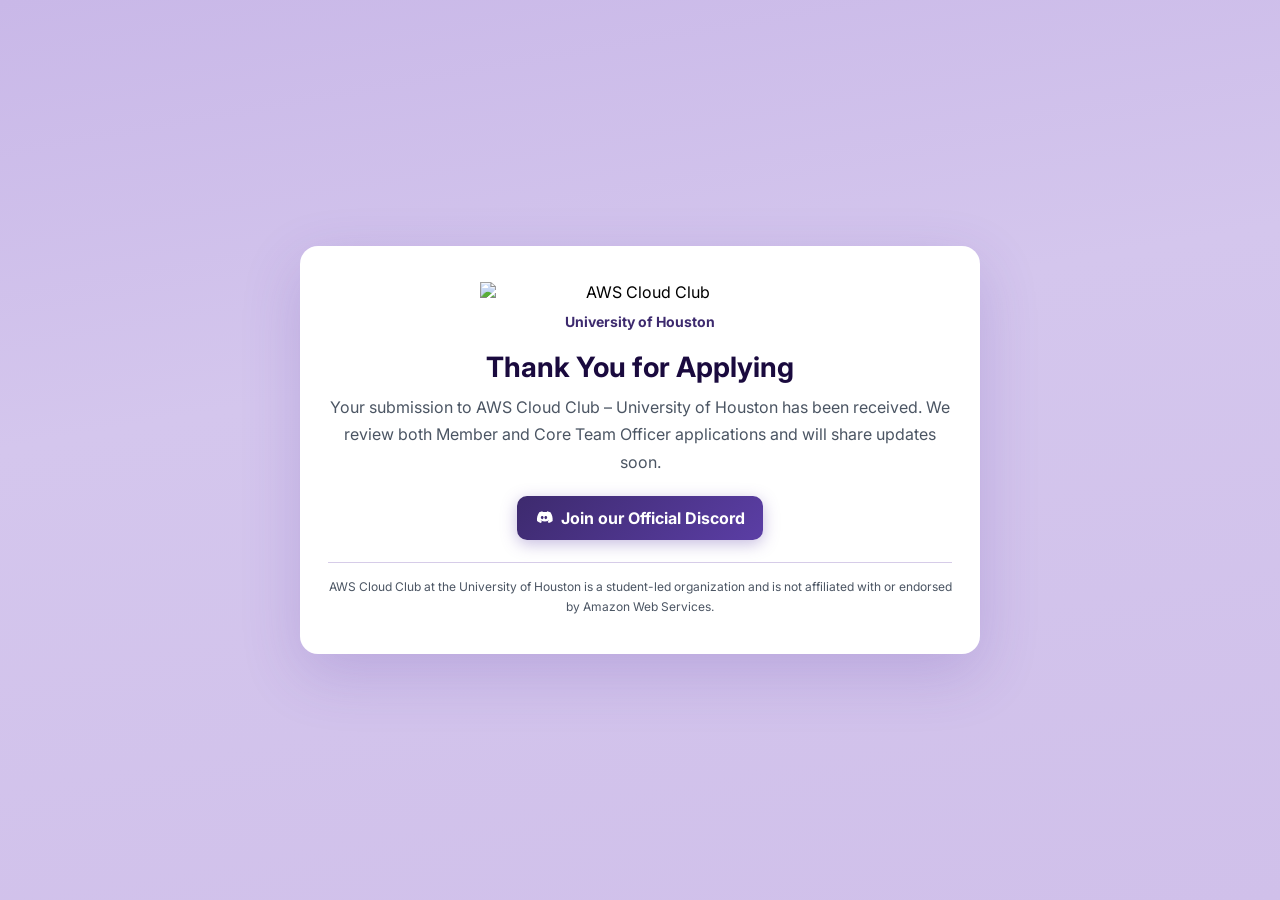
==== thankyou.html @ 1ade6e89 "Refactor recruitment funnel and align form/backend submission contract" ====
<!doctype html>
<html lang="en">

<head>
    <meta charset="UTF-8" />
    <meta name="viewport" content="width=device-width, initial-scale=1.0" />
    <title>AWS Cloud Club - University of Houston</title>
    <link rel="preconnect" href="https://fonts.googleapis.com" />
    <link rel="preconnect" href="https://fonts.gstatic.com" crossorigin />
    <link href="https://fonts.googleapis.com/css2?family=Inter:wght@400;500;600;700;800;900&display=swap"
        rel="stylesheet" />
    <style>
        * {
            margin: 0;
            padding: 0;
            box-sizing: border-box;
        }

        :root {
            --purple-900: #1a0a3e;
            --purple-700: #3d2a6e;
            --purple-600: #5b3ea5;
            --purple-200: #d6cce8;
            --white: #ffffff;
            --gray-600: #4b5563;
            --radius: 18px;
        }

        body {
            font-family: "Inter", -apple-system, BlinkMacSystemFont, "Segoe UI", sans-serif;
            background: linear-gradient(170deg, #c9b8e8 0%, #d4c6ed 40%, #d0c0ea 100%);
            min-height: 100vh;
            display: flex;
            align-items: center;
            justify-content: center;
            padding: 24px;
        }

        .container {
            width: 100%;
            max-width: 680px;
        }

        .card {
            background: var(--white);
            border-radius: var(--radius);
            padding: 36px 28px;
            box-shadow: 0 20px 60px rgba(91, 62, 165, 0.2);
            text-align: center;
        }

        .logo {
            width: 320px;
            max-width: 100%;
            height: auto;
            display: block;
            margin: 0 auto;
        }

        .university-text {
            margin-top: 8px;
            margin-bottom: 16px;
            font-size: 14px;
            font-weight: 700;
            color: var(--purple-700);
        }

        h1 {
            color: var(--purple-900);
            font-size: 28px;
            margin-bottom: 10px;
        }

        p {
            color: var(--gray-600);
            line-height: 1.7;
        }

        .action {
            margin-top: 20px;
        }

        .discord-btn {
            display: inline-flex;
            align-items: center;
            justify-content: center;
            gap: 8px;
            background: linear-gradient(135deg, var(--purple-700), var(--purple-600));
            color: #fff;
            text-decoration: none;
            font-weight: 700;
            border-radius: 10px;
            padding: 12px 18px;
            box-shadow: 0 4px 16px rgba(91, 62, 165, 0.35);
            transition: all 0.2s ease;
        }

        .discord-btn:hover,
        .discord-btn:focus-visible {
            background: linear-gradient(135deg, var(--purple-700), var(--purple-600));
            transform: translateY(-2px);
            box-shadow: 0 8px 30px rgba(91, 62, 165, 0.5);
        }

        .discord-btn svg {
            width: 18px;
            height: 18px;
            display: block;
        }

        .footer {
            margin-top: 22px;
            border-top: 1px solid var(--purple-200);
            padding-top: 14px;
        }

        .footer p {
            font-size: 12px;
        }
    </style>
</head>

<body>
    <div class="container">
        <div class="card">
            <img src="banner.png" alt="AWS Cloud Club" class="logo" />
            <p class="university-text">University of Houston</p>
            <h1>Thank You for Applying</h1>
            <p>
                Your submission to AWS Cloud Club – University of Houston has been received.
                We review both Member and Core Team Officer applications and will share updates soon.
            </p>

            <div class="action">
                <a href="#" target="_blank" rel="noopener noreferrer" class="discord-btn" id="thankyouDiscordLink">
                    <svg viewBox="0 0 24 24" aria-hidden="true" focusable="false">
                        <path fill="currentColor"
                            d="M20.32 4.37A19.8 19.8 0 0 0 16.2 3c-.18.33-.39.77-.53 1.12a18.1 18.1 0 0 0-5.34 0A12.3 12.3 0 0 0 9.8 3a19.7 19.7 0 0 0-4.13 1.37C3.06 8.29 2.35 12.1 2.7 15.86A19.9 19.9 0 0 0 8 18.52c.43-.6.82-1.25 1.15-1.94-.63-.24-1.23-.54-1.79-.9.15-.11.3-.23.44-.35 3.45 1.62 7.2 1.62 10.6 0 .15.12.29.24.44.35-.56.36-1.16.66-1.8.9.34.69.72 1.34 1.16 1.94a19.8 19.8 0 0 0 5.3-2.66c.4-4.37-.69-8.15-2.88-11.49ZM9.62 13.57c-1.03 0-1.87-.95-1.87-2.12 0-1.16.82-2.11 1.87-2.11 1.04 0 1.88.95 1.87 2.11 0 1.17-.83 2.12-1.87 2.12Zm4.76 0c-1.04 0-1.87-.95-1.87-2.12 0-1.16.82-2.11 1.87-2.11s1.88.95 1.87 2.11c0 1.17-.83 2.12-1.87 2.12Z" />
                    </svg>
                    Join our Official Discord
                </a>
            </div>

            <div class="footer">
                <p>
                    AWS Cloud Club at the University of Houston is a student-led organization and is not affiliated
                    with or endorsed by Amazon Web Services.
                </p>
            </div>
        </div>
    </div>
    <script>
        const DISCORD_INVITE_URL = "#";
        const thankyouDiscordLink = document.getElementById("thankyouDiscordLink");
        if (thankyouDiscordLink) {
            thankyouDiscordLink.href = DISCORD_INVITE_URL;
        }
    </script>
</body>

</html>
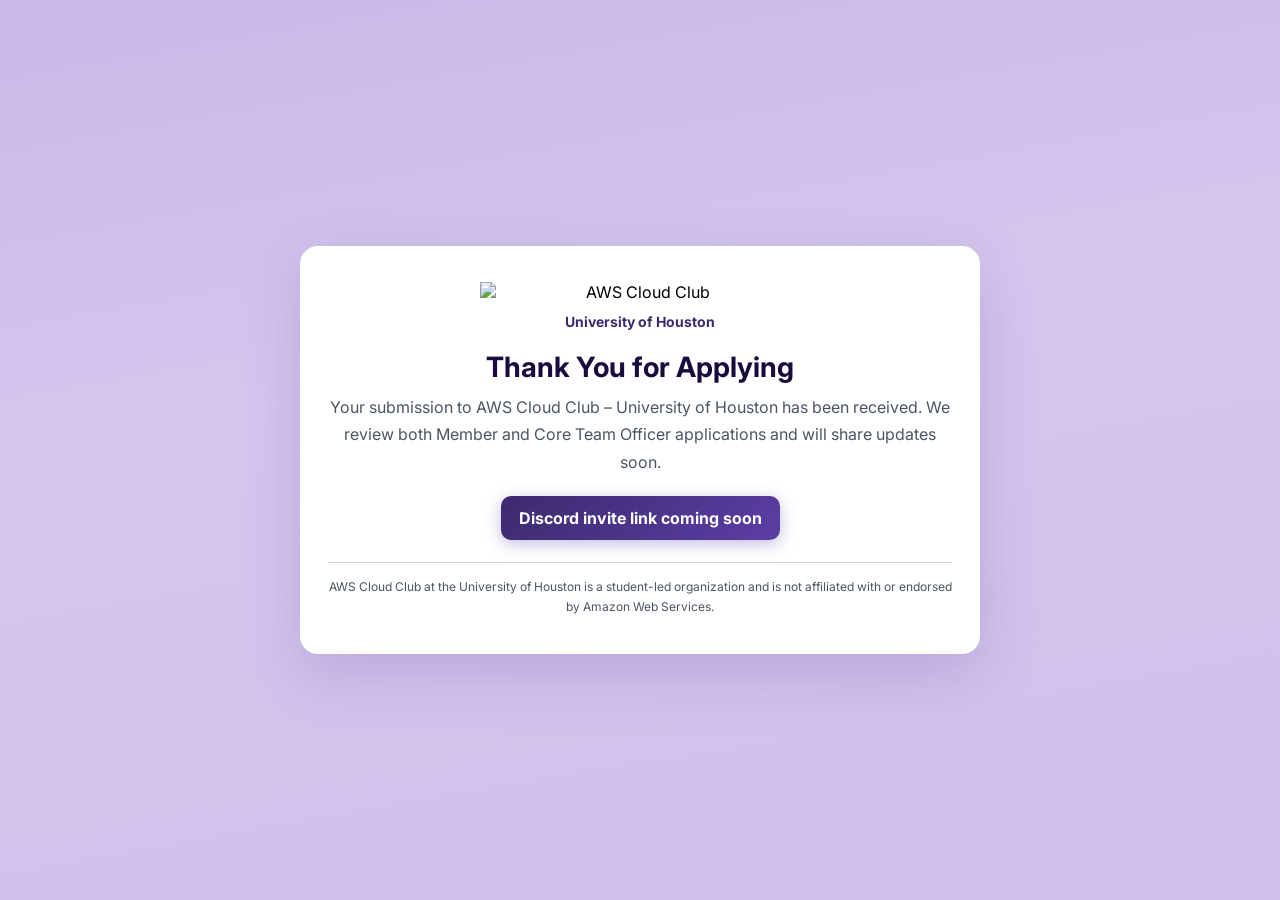
==== commit 5c794389: "docs: restore original live demo URL in README" ====
--- a/thankyou.html
+++ b/thankyou.html
@@ -150,10 +150,24 @@
         </div>
     </div>
     <script>
-        const DISCORD_INVITE_URL = "#";
+        // Set this to your actual Discord invite URL during deployment.
+        // When left empty, the Discord link will be shown as "coming soon" and disabled.
+        const DISCORD_INVITE_URL = "";
         const thankyouDiscordLink = document.getElementById("thankyouDiscordLink");
         if (thankyouDiscordLink) {
-            thankyouDiscordLink.href = DISCORD_INVITE_URL;
+            if (typeof DISCORD_INVITE_URL === "string" && DISCORD_INVITE_URL.trim() !== "") {
+                thankyouDiscordLink.href = DISCORD_INVITE_URL;
+            } else {
+                // Handle unconfigured Discord invite URL gracefully.
+                thankyouDiscordLink.removeAttribute("href");
+                thankyouDiscordLink.style.pointerEvents = "none";
+                thankyouDiscordLink.style.cursor = "default";
+                // Optionally update the link text to indicate that the invite is not yet available.
+                if (!thankyouDiscordLink.dataset.originalText) {
+                    thankyouDiscordLink.dataset.originalText = thankyouDiscordLink.textContent || "";
+                }
+                thankyouDiscordLink.textContent = "Discord invite link coming soon";
+            }
         }
     </script>
 </body>
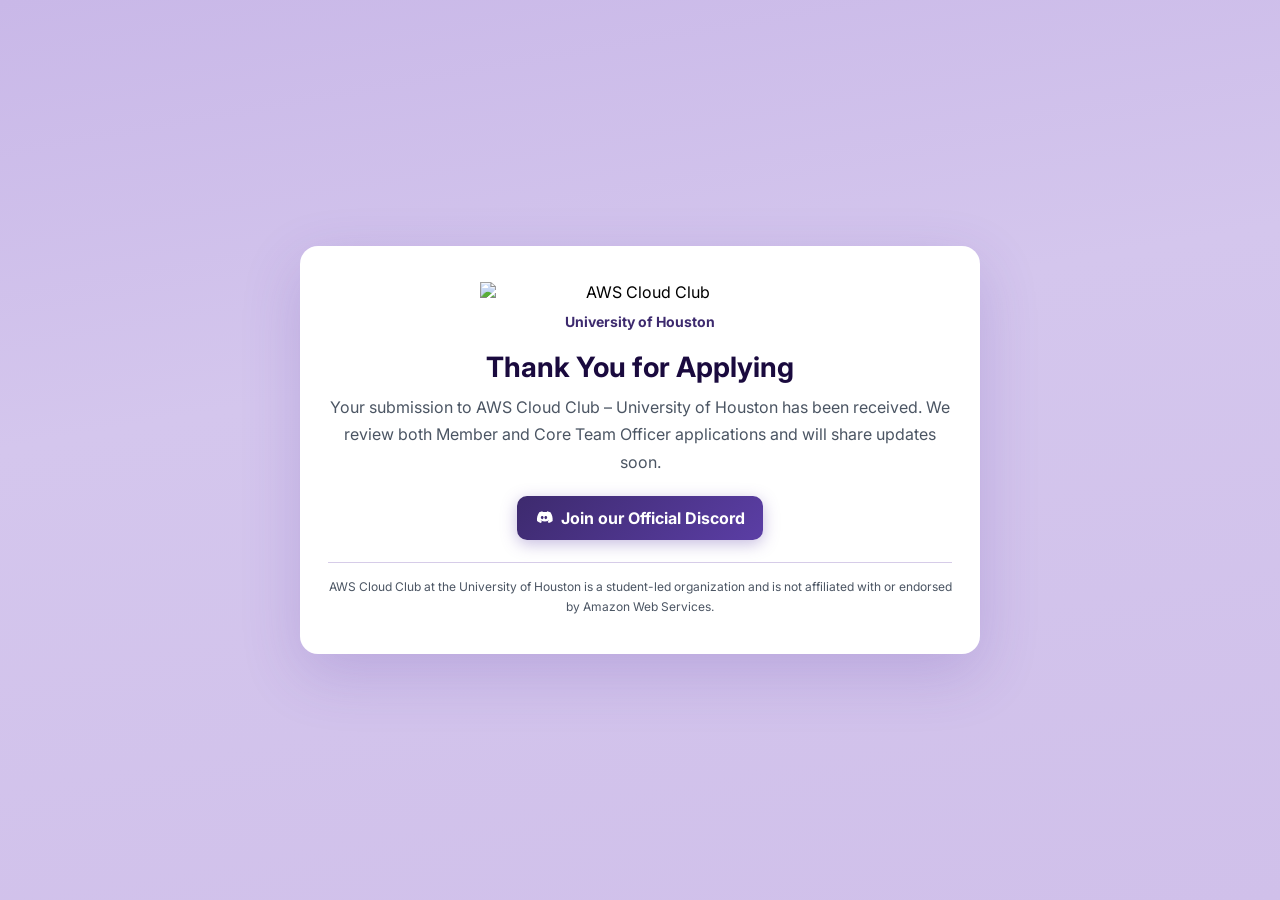
==== commit 5b5c7c43: "Update Discord invite links in form and thank-you page" ====
--- a/thankyou.html
+++ b/thankyou.html
@@ -152,7 +152,7 @@
     <script>
         // Set this to your actual Discord invite URL during deployment.
         // When left empty, the Discord link will be shown as "coming soon" and disabled.
-        const DISCORD_INVITE_URL = "";
+        const DISCORD_INVITE_URL = "https://discord.gg/8eABTmM8mT";
         const thankyouDiscordLink = document.getElementById("thankyouDiscordLink");
         if (thankyouDiscordLink) {
             if (typeof DISCORD_INVITE_URL === "string" && DISCORD_INVITE_URL.trim() !== "") {
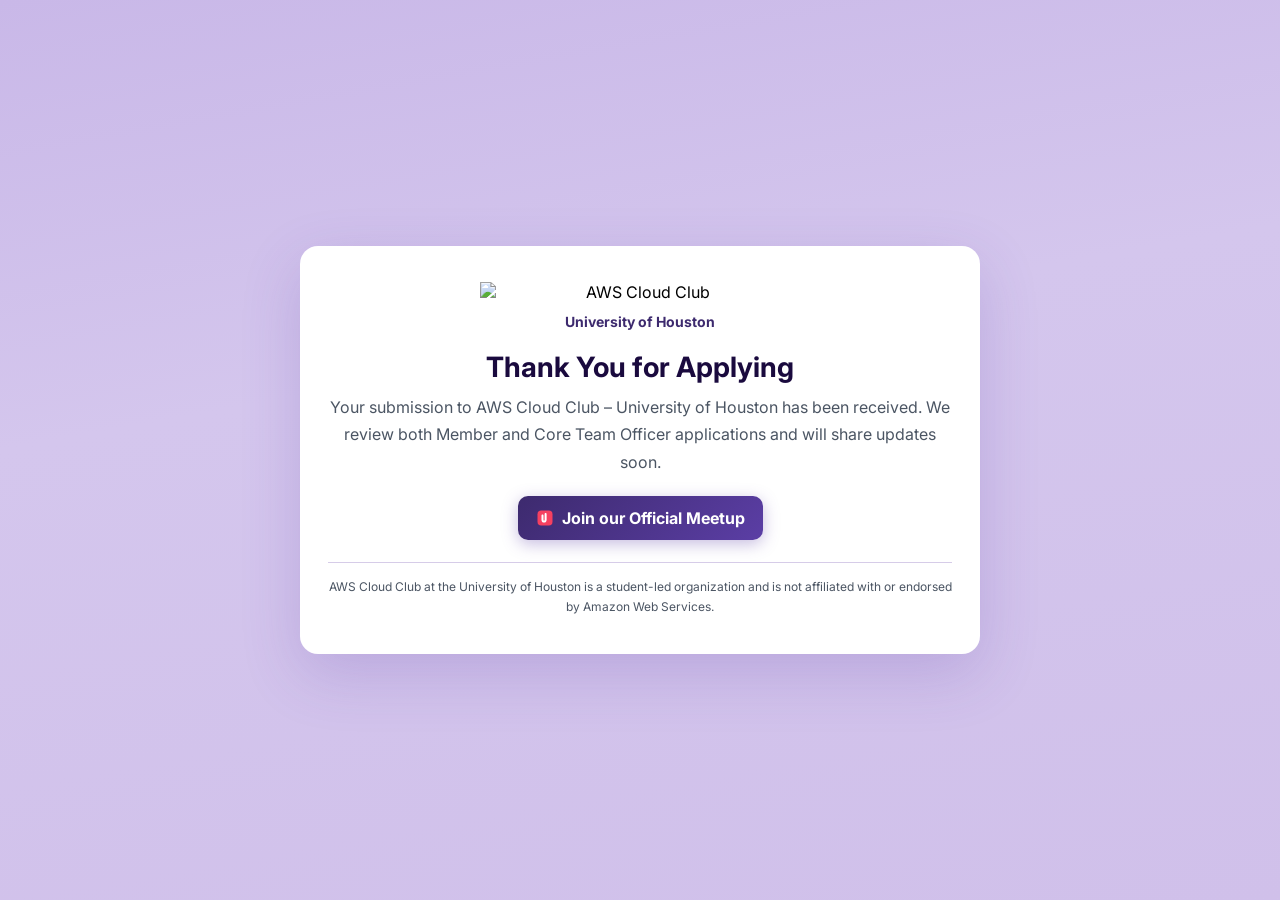
==== commit eab1c782: "Replace Discord CTAs with Meetup links across form, thank-you page, and docs" ====
--- a/thankyou.html
+++ b/thankyou.html
@@ -80,7 +80,7 @@
             margin-top: 20px;
         }
 
-        .discord-btn {
+        .meetup-btn {
             display: inline-flex;
             align-items: center;
             justify-content: center;
@@ -95,14 +95,14 @@
             transition: all 0.2s ease;
         }
 
-        .discord-btn:hover,
-        .discord-btn:focus-visible {
+        .meetup-btn:hover,
+        .meetup-btn:focus-visible {
             background: linear-gradient(135deg, var(--purple-700), var(--purple-600));
             transform: translateY(-2px);
             box-shadow: 0 8px 30px rgba(91, 62, 165, 0.5);
         }
 
-        .discord-btn svg {
+        .meetup-btn svg {
             width: 18px;
             height: 18px;
             display: block;
@@ -132,12 +132,13 @@
             </p>
 
             <div class="action">
-                <a href="#" target="_blank" rel="noopener noreferrer" class="discord-btn" id="thankyouDiscordLink">
+                <a href="#" target="_blank" rel="noopener noreferrer" class="meetup-btn" id="thankyouMeetupLink">
                     <svg viewBox="0 0 24 24" aria-hidden="true" focusable="false">
-                        <path fill="currentColor"
-                            d="M20.32 4.37A19.8 19.8 0 0 0 16.2 3c-.18.33-.39.77-.53 1.12a18.1 18.1 0 0 0-5.34 0A12.3 12.3 0 0 0 9.8 3a19.7 19.7 0 0 0-4.13 1.37C3.06 8.29 2.35 12.1 2.7 15.86A19.9 19.9 0 0 0 8 18.52c.43-.6.82-1.25 1.15-1.94-.63-.24-1.23-.54-1.79-.9.15-.11.3-.23.44-.35 3.45 1.62 7.2 1.62 10.6 0 .15.12.29.24.44.35-.56.36-1.16.66-1.8.9.34.69.72 1.34 1.16 1.94a19.8 19.8 0 0 0 5.3-2.66c.4-4.37-.69-8.15-2.88-11.49ZM9.62 13.57c-1.03 0-1.87-.95-1.87-2.12 0-1.16.82-2.11 1.87-2.11 1.04 0 1.88.95 1.87 2.11 0 1.17-.83 2.12-1.87 2.12Zm4.76 0c-1.04 0-1.87-.95-1.87-2.12 0-1.16.82-2.11 1.87-2.11s1.88.95 1.87 2.11c0 1.17-.83 2.12-1.87 2.12Z" />
+                        <rect x="2" y="2" width="20" height="20" rx="5" fill="#f64060" />
+                        <path fill="#fff"
+                            d="M8.65 7.3c.86 0 1.35.61 1.35 1.53v5.68c0 .45.32.8.74.8s.74-.35.74-.8V6.84c0-.92.5-1.54 1.34-1.54.83 0 1.33.62 1.33 1.54v7.67c0 2.14-1.55 3.58-3.41 3.58-1.94 0-3.43-1.41-3.43-3.58V8.83c0-.92.49-1.53 1.34-1.53Z" />
                     </svg>
-                    Join our Official Discord
+                    Join our Official Meetup
                 </a>
             </div>
 
@@ -150,23 +151,23 @@
         </div>
     </div>
     <script>
-        // Set this to your actual Discord invite URL during deployment.
-        // When left empty, the Discord link will be shown as "coming soon" and disabled.
-        const DISCORD_INVITE_URL = "https://discord.gg/8eABTmM8mT";
-        const thankyouDiscordLink = document.getElementById("thankyouDiscordLink");
-        if (thankyouDiscordLink) {
-            if (typeof DISCORD_INVITE_URL === "string" && DISCORD_INVITE_URL.trim() !== "") {
-                thankyouDiscordLink.href = DISCORD_INVITE_URL;
+        // Set this to your actual Meetup URL during deployment.
+        // When left empty, the Meetup link will be shown as "coming soon" and disabled.
+        const MEETUP_URL = "https://www.meetup.com/aws-cloud-club-at-univ-of-houston/";
+        const thankyouMeetupLink = document.getElementById("thankyouMeetupLink");
+        if (thankyouMeetupLink) {
+            if (typeof MEETUP_URL === "string" && MEETUP_URL.trim() !== "") {
+                thankyouMeetupLink.href = MEETUP_URL;
             } else {
-                // Handle unconfigured Discord invite URL gracefully.
-                thankyouDiscordLink.removeAttribute("href");
-                thankyouDiscordLink.style.pointerEvents = "none";
-                thankyouDiscordLink.style.cursor = "default";
-                // Optionally update the link text to indicate that the invite is not yet available.
-                if (!thankyouDiscordLink.dataset.originalText) {
-                    thankyouDiscordLink.dataset.originalText = thankyouDiscordLink.textContent || "";
+                // Handle unconfigured Meetup URL gracefully.
+                thankyouMeetupLink.removeAttribute("href");
+                thankyouMeetupLink.style.pointerEvents = "none";
+                thankyouMeetupLink.style.cursor = "default";
+                // Optionally update the link text to indicate that the link is not yet available.
+                if (!thankyouMeetupLink.dataset.originalText) {
+                    thankyouMeetupLink.dataset.originalText = thankyouMeetupLink.textContent || "";
                 }
-                thankyouDiscordLink.textContent = "Discord invite link coming soon";
+                thankyouMeetupLink.textContent = "Meetup link coming soon";
             }
         }
     </script>
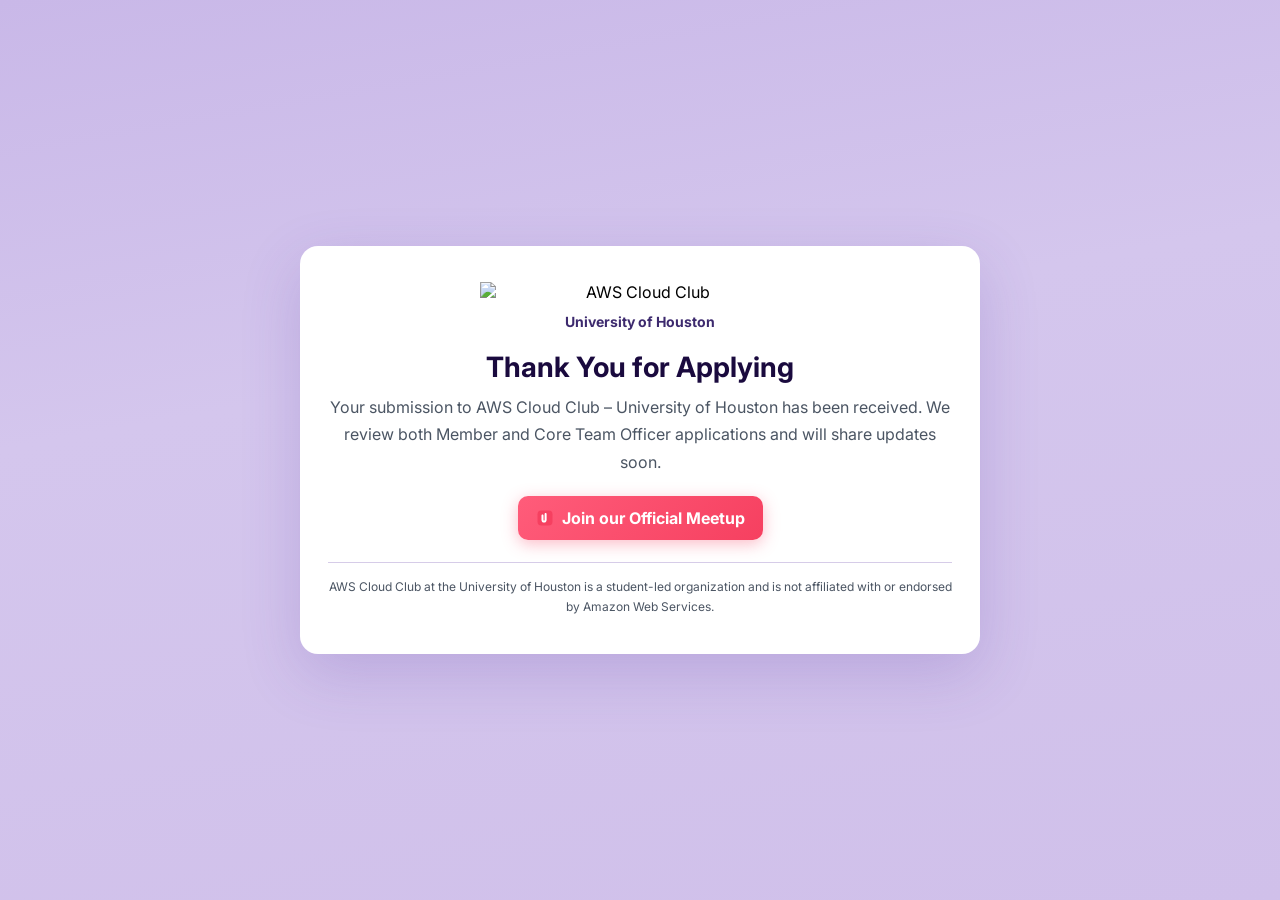
==== commit dcd30553: "Add auto-save with localStorage, expiry, and clear draft controls - Saves all form fields and curren" ====
--- a/thankyou.html
+++ b/thankyou.html
@@ -85,21 +85,21 @@
             align-items: center;
             justify-content: center;
             gap: 8px;
-            background: linear-gradient(135deg, var(--purple-700), var(--purple-600));
+            background: linear-gradient(135deg, #ff5c7a, #f64060);
             color: #fff;
             text-decoration: none;
             font-weight: 700;
             border-radius: 10px;
             padding: 12px 18px;
-            box-shadow: 0 4px 16px rgba(91, 62, 165, 0.35);
+            box-shadow: 0 4px 16px rgba(246, 64, 96, 0.35);
             transition: all 0.2s ease;
         }
 
         .meetup-btn:hover,
         .meetup-btn:focus-visible {
-            background: linear-gradient(135deg, var(--purple-700), var(--purple-600));
+            background: linear-gradient(135deg, #ff6f89, #f64060);
             transform: translateY(-2px);
-            box-shadow: 0 8px 30px rgba(91, 62, 165, 0.5);
+            box-shadow: 0 8px 30px rgba(246, 64, 96, 0.5);
         }
 
         .meetup-btn svg {
